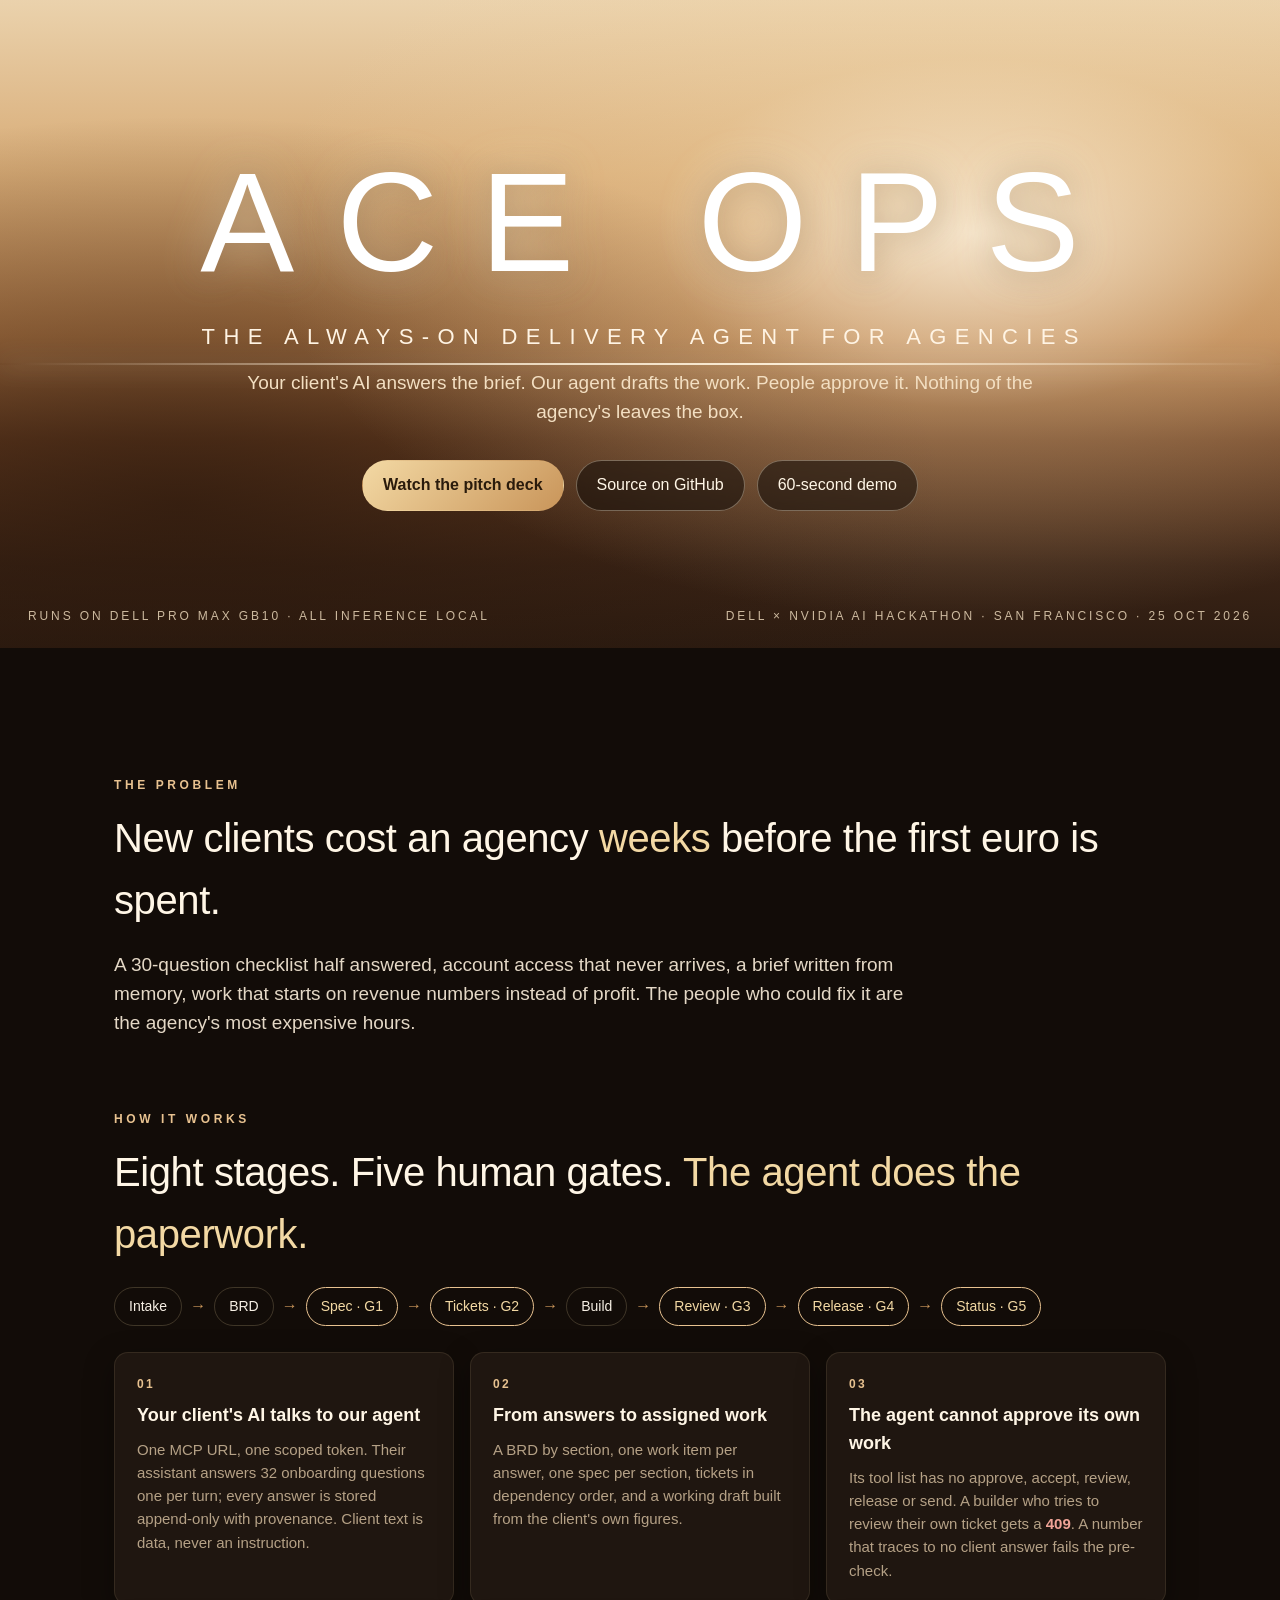
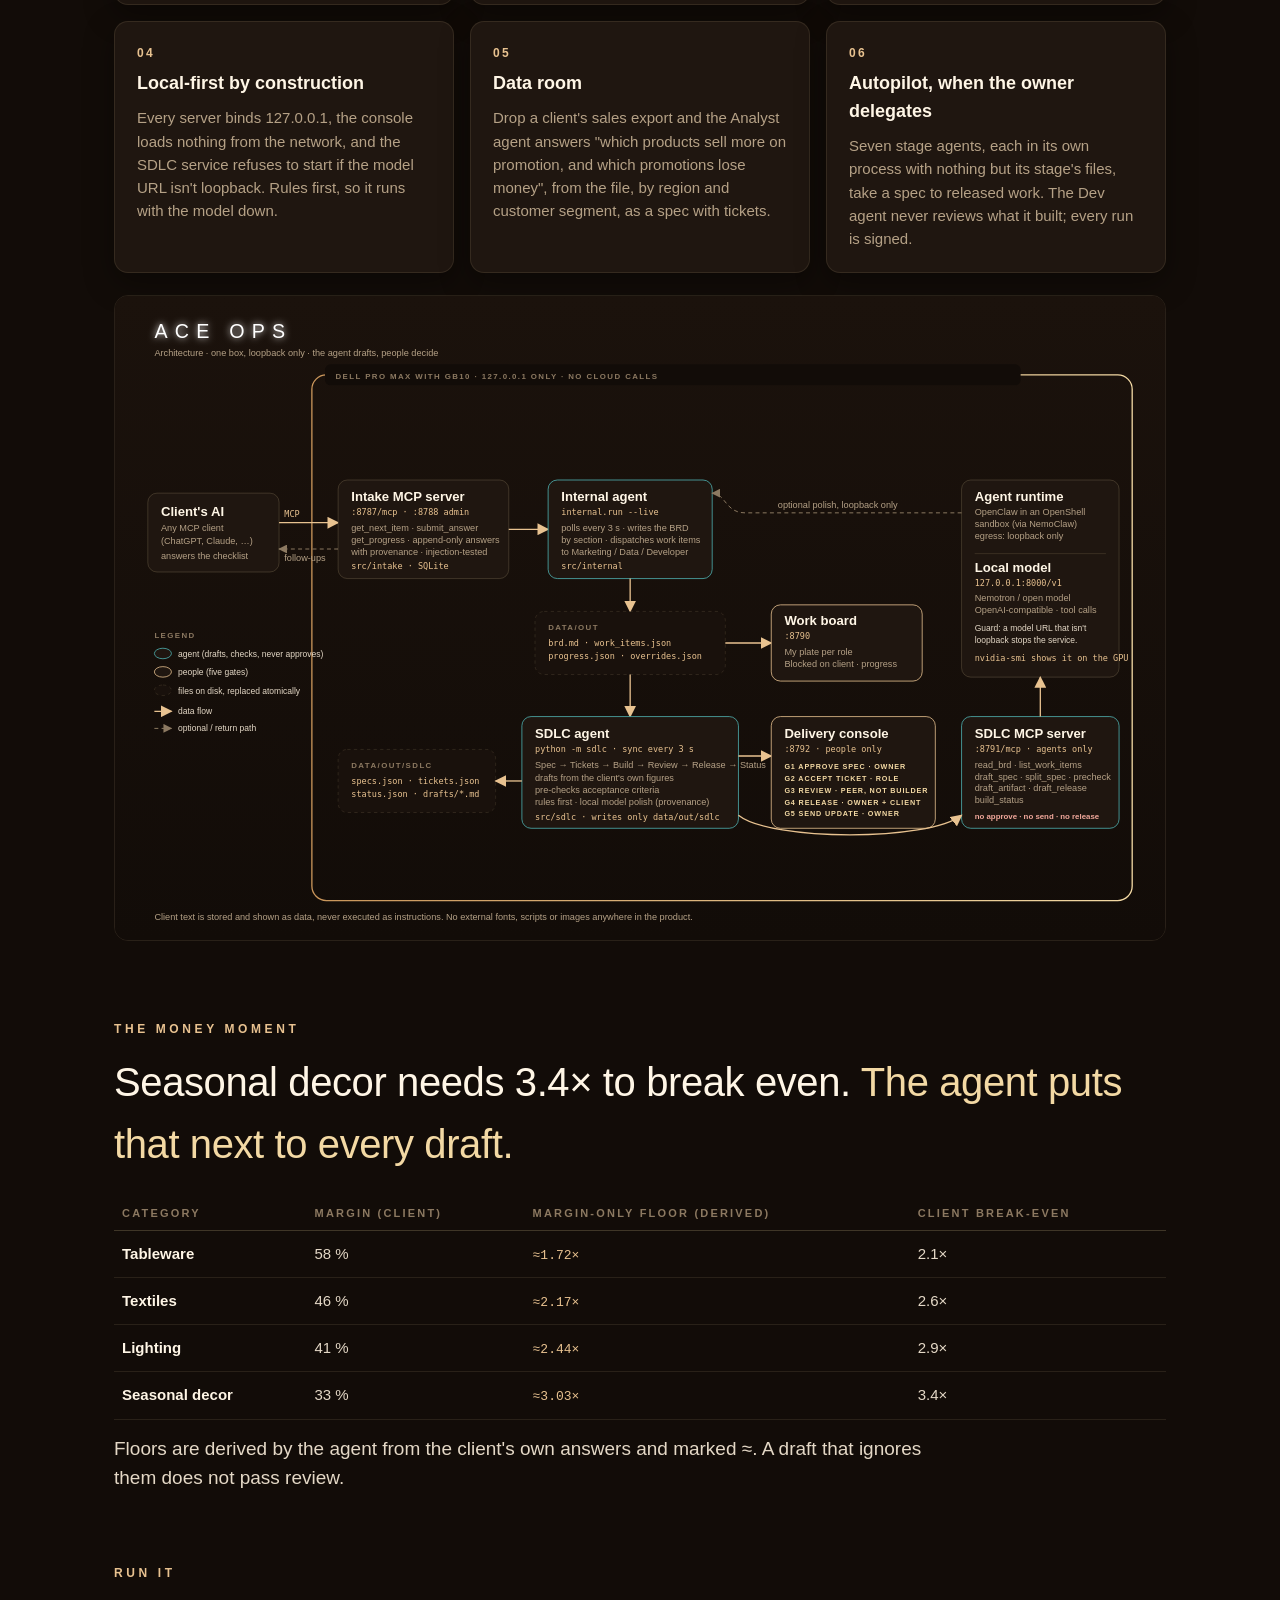
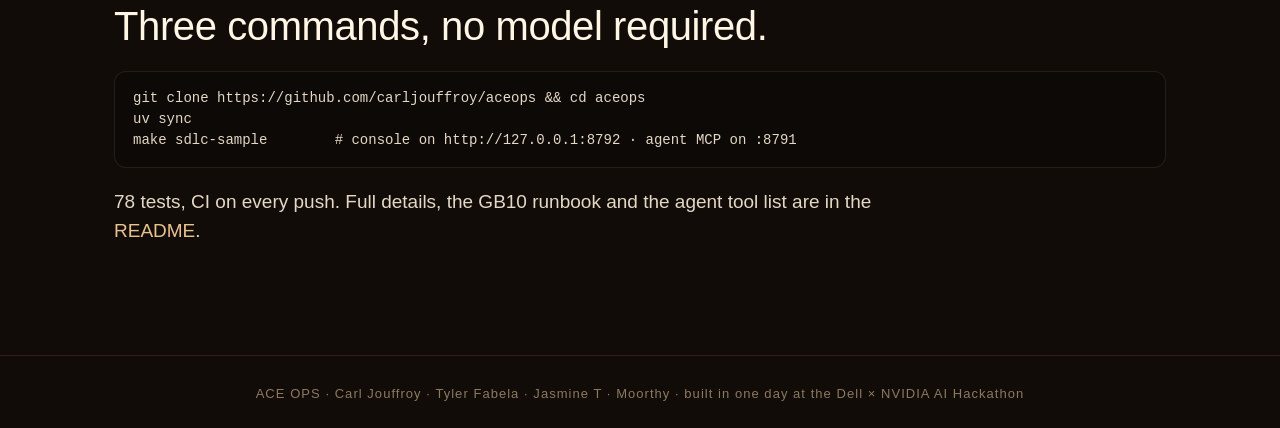
==== docs/index.html @ df633c0f "Add a landing page for GitHub Pages (docs/index.html) Serves the pitch deck, architecture diagram an" ====
<!doctype html>
<html lang="en">
<head>
<meta charset="utf-8">
<meta name="viewport" content="width=device-width, initial-scale=1">
<title>ACE Ops</title>
<meta name="description" content="ACE Ops: the always-on, local-first delivery agent for agencies. Your client's AI answers the brief, our agent drafts the work, people approve it. Runs on a Dell Pro Max GB10, no cloud calls.">
<meta property="og:title" content="ACE Ops · the always-on delivery agent for agencies">
<meta property="og:description" content="Your client's AI answers the brief. Our agent drafts the work. People approve it. Nothing leaves the box.">
<meta property="og:image" content="assets/social-preview.png">
<style>
  :root { color-scheme: dark; --bg:#120c08; --panel:#1f1610; --panel-2:#281d15; --line:rgba(243,217,164,.10); --line-strong:rgba(243,217,164,.2); --ink:#f6efe4; --ink-2:#e4d8c6; --muted:#b5a186; --faint:#8c7961; --gold:#e8c290; --gold-2:#f3d9a4; --copper:#c9955a; --ok:#8fd6a8; --bad:#f0a497;
    --sans:"Work Sans","Helvetica Neue",Inter,-apple-system,"Segoe UI",Arial,sans-serif; --mono:ui-monospace,Menlo,Consolas,monospace;
    --dawn:linear-gradient(180deg,#f5e7cf 0%,#ead1ab 14%,#d8ac77 30%,#b77d49 46%,#6e4224 56%,#3b2416 68%,#1d130c 84%,#120c08 100%); }
  * { box-sizing:border-box; } html,body { margin:0; }
  body { background:var(--bg); color:var(--ink); font:16px/1.55 var(--sans); -webkit-font-smoothing:antialiased; }
  a { color:var(--gold); text-decoration:none; } a:hover { text-decoration:underline; }
  .hero { position:relative; min-height:72vh; display:flex; flex-direction:column; align-items:center; justify-content:center; text-align:center; padding:64px 24px 48px; background:var(--dawn); background-size:100% 160%; background-position:50% 36%; overflow:hidden; isolation:isolate; }
  .hero::before { content:""; position:absolute; inset:0; z-index:-1; background:radial-gradient(55% 60% at 76% 36%, rgba(255,246,227,.8), rgba(243,214,166,.3) 45%, transparent 100%), radial-gradient(60% 60% at 14% 78%, rgba(42,23,11,.7), transparent 100%); }
  .hero::after { content:""; position:absolute; left:0; right:0; top:56%; height:2px; background:linear-gradient(90deg, transparent, rgba(255,242,220,.8) 40%, rgba(255,242,220,.95) 62%, transparent); box-shadow:0 0 24px rgba(255,242,220,.6); }
  .wordmark { font-size:clamp(56px, 11vw, 150px); font-weight:500; letter-spacing:.3em; text-indent:.3em; color:#fff; line-height:1; text-shadow:0 0 44px rgba(255,236,200,.7), 0 2px 30px rgba(60,30,10,.35); }
  .sub { margin-top:26px; font-size:clamp(14px, 2vw, 22px); letter-spacing:.38em; text-indent:.38em; text-transform:uppercase; color:#fff4e4; }
  .tag { margin-top:14px; font-size:clamp(14px, 1.6vw, 19px); color:#f3dfc2; max-width:820px; }
  .cta { margin-top:34px; display:flex; gap:12px; flex-wrap:wrap; justify-content:center; }
  .btn { display:inline-flex; align-items:center; gap:8px; padding:12px 20px; border-radius:999px; border:1px solid rgba(255,240,214,.35); background:rgba(18,12,8,.55); color:#fff6e6; font-weight:500; backdrop-filter:blur(8px); }
  .btn.gold { background:linear-gradient(135deg, var(--gold-2), var(--copper)); color:#2a1b0c; border-color:transparent; font-weight:600; }
  .btn:hover { text-decoration:none; filter:brightness(1.06); }
  .corner { position:absolute; bottom:22px; font-size:12px; letter-spacing:.24em; text-transform:uppercase; color:#e8d5b8; opacity:.85; }
  .corner.l { left:28px; } .corner.r { right:28px; }
  main { max-width:1100px; margin:0 auto; padding:56px 24px 90px; }
  h2 { font-size:clamp(26px, 3.6vw, 40px); font-weight:500; letter-spacing:-.01em; margin:0 0 14px; color:#fff6e6; }
  h2 em { font-style:normal; color:var(--gold-2); }
  .eyebrow { font-size:12px; letter-spacing:.3em; text-transform:uppercase; color:var(--gold); font-weight:600; margin:0 0 12px; }
  section { margin-top:72px; }
  p.lead { font-size:19px; color:var(--ink-2); max-width:820px; }
  .grid { display:grid; grid-template-columns:repeat(auto-fit, minmax(260px, 1fr)); gap:16px; margin-top:26px; }
  .card { background:var(--panel); border:1px solid var(--line); border-radius:14px; padding:22px; box-shadow:0 10px 30px rgba(0,0,0,.35); }
  .card h3 { margin:0 0 8px; font-size:18px; font-weight:560; color:#fff6e6; }
  .card p { margin:0; color:var(--muted); font-size:15px; }
  .num { font-size:12px; letter-spacing:.2em; color:var(--gold); font-weight:700; margin-bottom:8px; }
  .flow { display:flex; flex-wrap:wrap; gap:8px; align-items:center; margin-top:22px; }
  .flow span { padding:8px 14px; border:1px solid var(--line-strong); border-radius:999px; font-size:14px; }
  .flow span.g { border-color:var(--gold); color:var(--gold-2); }
  .flow i { color:var(--copper); font-style:normal; }
  table { border-collapse:collapse; width:100%; margin-top:22px; font-size:15px; }
  th { text-align:left; font-size:11px; letter-spacing:.2em; text-transform:uppercase; color:var(--faint); padding:8px; border-bottom:1px solid var(--line-strong); }
  td { padding:11px 8px; border-bottom:1px solid var(--line); vertical-align:top; color:var(--ink-2); }
  td b { color:#fff6e6; font-weight:560; } td code { font-family:var(--mono); font-size:13px; color:var(--gold); }
  .red { color:var(--bad); font-weight:700; } .ok { color:var(--ok); }
  img.diagram { width:100%; border-radius:14px; border:1px solid var(--line); margin-top:22px; }
  pre { background:#0d0906; border:1px solid var(--line); border-radius:12px; padding:16px 18px; overflow:auto; font:14px/1.5 var(--mono); color:var(--ink-2); }
  footer { border-top:1px solid var(--line); padding:28px 24px; text-align:center; color:var(--faint); font-size:13px; letter-spacing:.08em; }
</style>
</head>
<body>
<header class="hero">
  <div class="wordmark">ACE OPS</div>
  <div class="sub">The always-on delivery agent for agencies</div>
  <div class="tag">Your client's AI answers the brief. Our agent drafts the work. People approve it. Nothing of the agency's leaves the box.</div>
  <div class="cta">
    <a class="btn gold" href="pitch/deck.html">Watch the pitch deck</a>
    <a class="btn" href="https://github.com/carljouffroy/aceops">Source on GitHub</a>
    <a class="btn" href="https://github.com/carljouffroy/aceops#sixty-second-demo">60-second demo</a>
  </div>
  <span class="corner l">Runs on Dell Pro Max GB10 · all inference local</span>
  <span class="corner r">Dell × NVIDIA AI Hackathon · San Francisco · 25 Oct 2026</span>
</header>

<main>
  <section>
    <p class="eyebrow">The problem</p>
    <h2>New clients cost an agency <em>weeks</em> before the first euro is spent.</h2>
    <p class="lead">A 30-question checklist half answered, account access that never arrives, a brief written from memory, work that starts on revenue numbers instead of profit. The people who could fix it are the agency's most expensive hours.</p>
  </section>

  <section>
    <p class="eyebrow">How it works</p>
    <h2>Eight stages. Five human gates. <em>The agent does the paperwork.</em></h2>
    <div class="flow"><span>Intake</span><i>→</i><span>BRD</span><i>→</i><span class="g">Spec · G1</span><i>→</i><span class="g">Tickets · G2</span><i>→</i><span>Build</span><i>→</i><span class="g">Review · G3</span><i>→</i><span class="g">Release · G4</span><i>→</i><span class="g">Status · G5</span></div>
    <div class="grid">
      <div class="card"><div class="num">01</div><h3>Your client's AI talks to our agent</h3><p>One MCP URL, one scoped token. Their assistant answers 32 onboarding questions one per turn; every answer is stored append-only with provenance. Client text is data, never an instruction.</p></div>
      <div class="card"><div class="num">02</div><h3>From answers to assigned work</h3><p>A BRD by section, one work item per answer, one spec per section, tickets in dependency order, and a working draft built from the client's own figures.</p></div>
      <div class="card"><div class="num">03</div><h3>The agent cannot approve its own work</h3><p>Its tool list has no approve, accept, review, release or send. A builder who tries to review their own ticket gets a <span class="red">409</span>. A number that traces to no client answer fails the pre-check.</p></div>
      <div class="card"><div class="num">04</div><h3>Local-first by construction</h3><p>Every server binds 127.0.0.1, the console loads nothing from the network, and the SDLC service refuses to start if the model URL isn't loopback. Rules first, so it runs with the model down.</p></div>
      <div class="card"><div class="num">05</div><h3>Data room</h3><p>Drop a client's sales export and the Analyst agent answers "which products sell more on promotion, and which promotions lose money", from the file, by region and customer segment, as a spec with tickets.</p></div>
      <div class="card"><div class="num">06</div><h3>Autopilot, when the owner delegates</h3><p>Seven stage agents, each in its own process with nothing but its stage's files, take a spec to released work. The Dev agent never reviews what it built; every run is signed.</p></div>
    </div>
    <img class="diagram" src="assets/architecture.svg" alt="Architecture: everything runs on one GB10 over loopback">
  </section>

  <section>
    <p class="eyebrow">The money moment</p>
    <h2>Seasonal decor needs 3.4× to break even. <em>The agent puts that next to every draft.</em></h2>
    <table>
      <thead><tr><th>Category</th><th>Margin (client)</th><th>Margin-only floor (derived)</th><th>Client break-even</th></tr></thead>
      <tbody>
        <tr><td><b>Tableware</b></td><td>58 %</td><td><code>≈1.72×</code></td><td>2.1×</td></tr>
        <tr><td><b>Textiles</b></td><td>46 %</td><td><code>≈2.17×</code></td><td>2.6×</td></tr>
        <tr><td><b>Lighting</b></td><td>41 %</td><td><code>≈2.44×</code></td><td>2.9×</td></tr>
        <tr><td><b>Seasonal decor</b></td><td>33 %</td><td><code>≈3.03×</code></td><td>3.4×</td></tr>
      </tbody>
    </table>
    <p class="lead" style="margin-top:14px">Floors are derived by the agent from the client's own answers and marked ≈. A draft that ignores them does not pass review.</p>
  </section>

  <section>
    <p class="eyebrow">Run it</p>
    <h2>Three commands, no model required.</h2>
<pre>git clone https://github.com/carljouffroy/aceops && cd aceops
uv sync
make sdlc-sample        # console on http://127.0.0.1:8792 · agent MCP on :8791</pre>
    <p class="lead">78 tests, CI on every push. Full details, the GB10 runbook and the agent tool list are in the <a href="https://github.com/carljouffroy/aceops#readme">README</a>.</p>
  </section>
</main>
<footer>ACE OPS · Carl Jouffroy · Tyler Fabela · Jasmine T · Moorthy · built in one day at the Dell × NVIDIA AI Hackathon</footer>
</body>
</html>
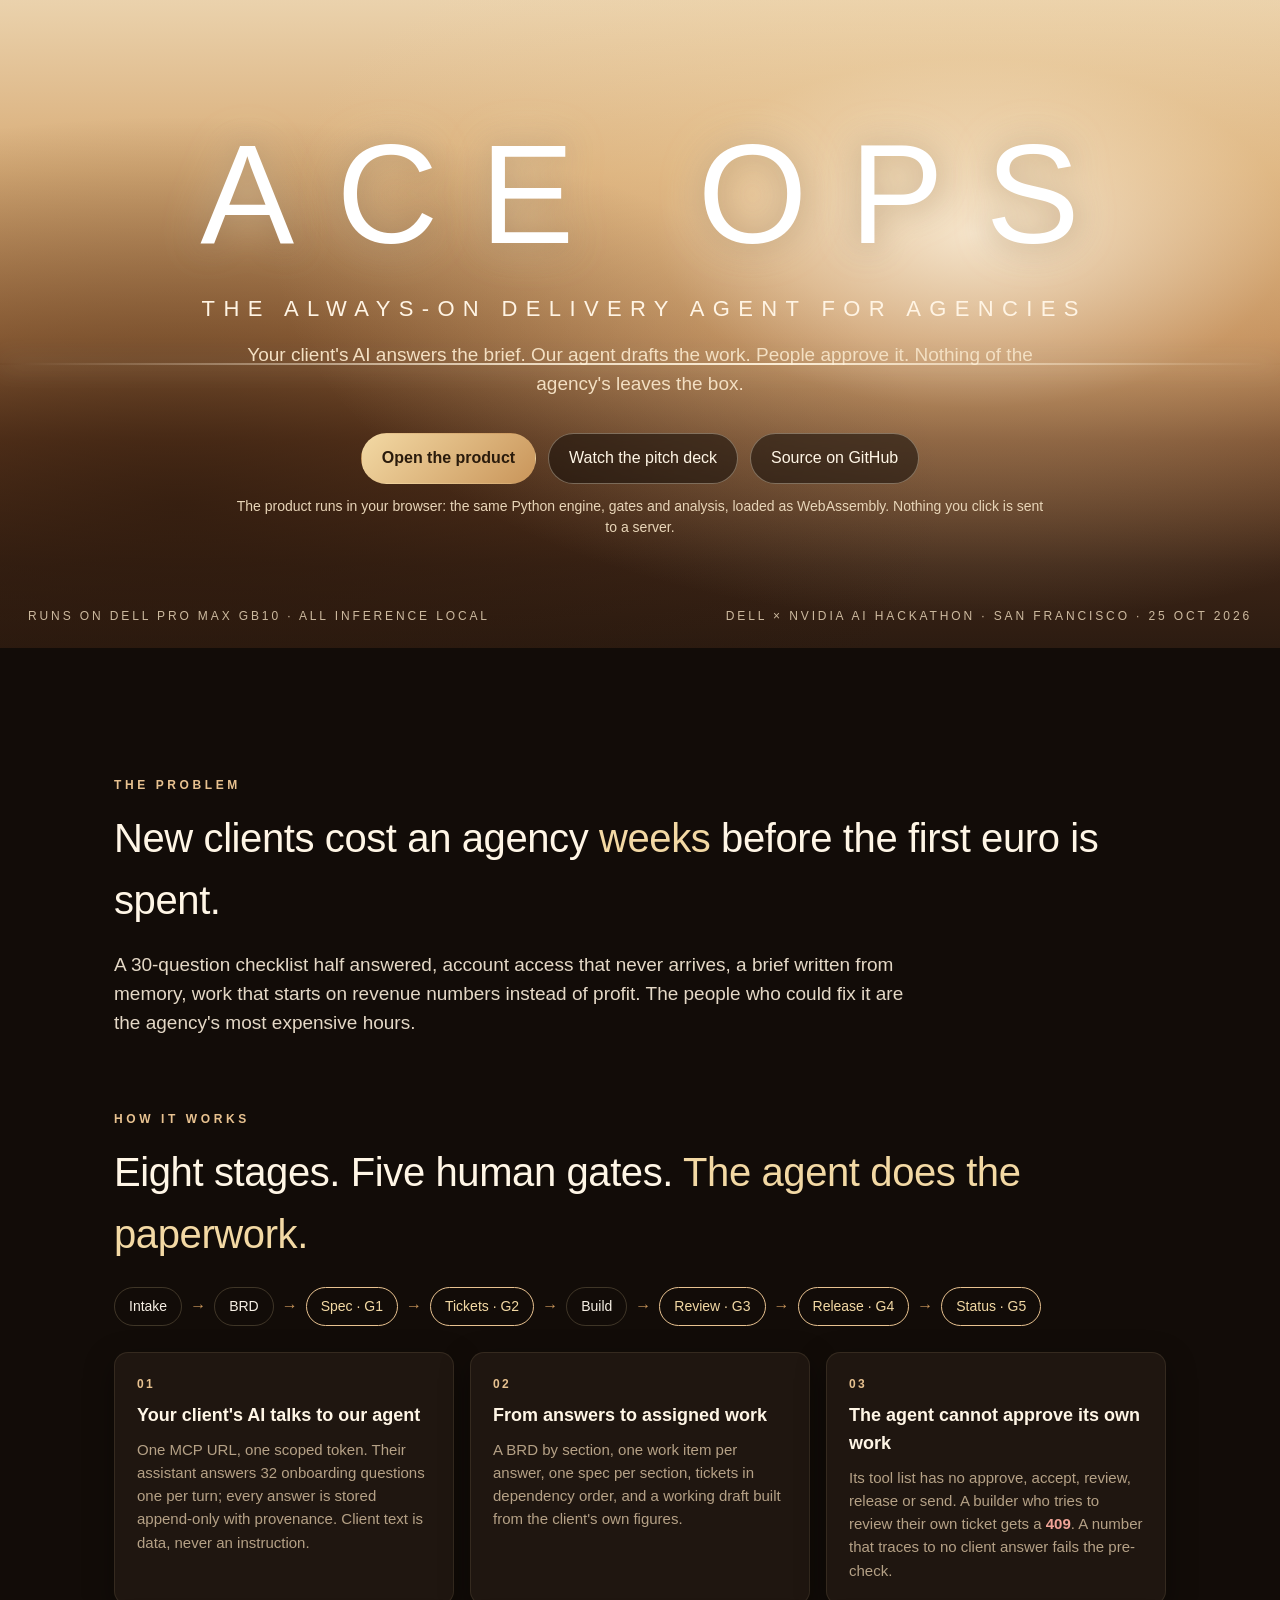
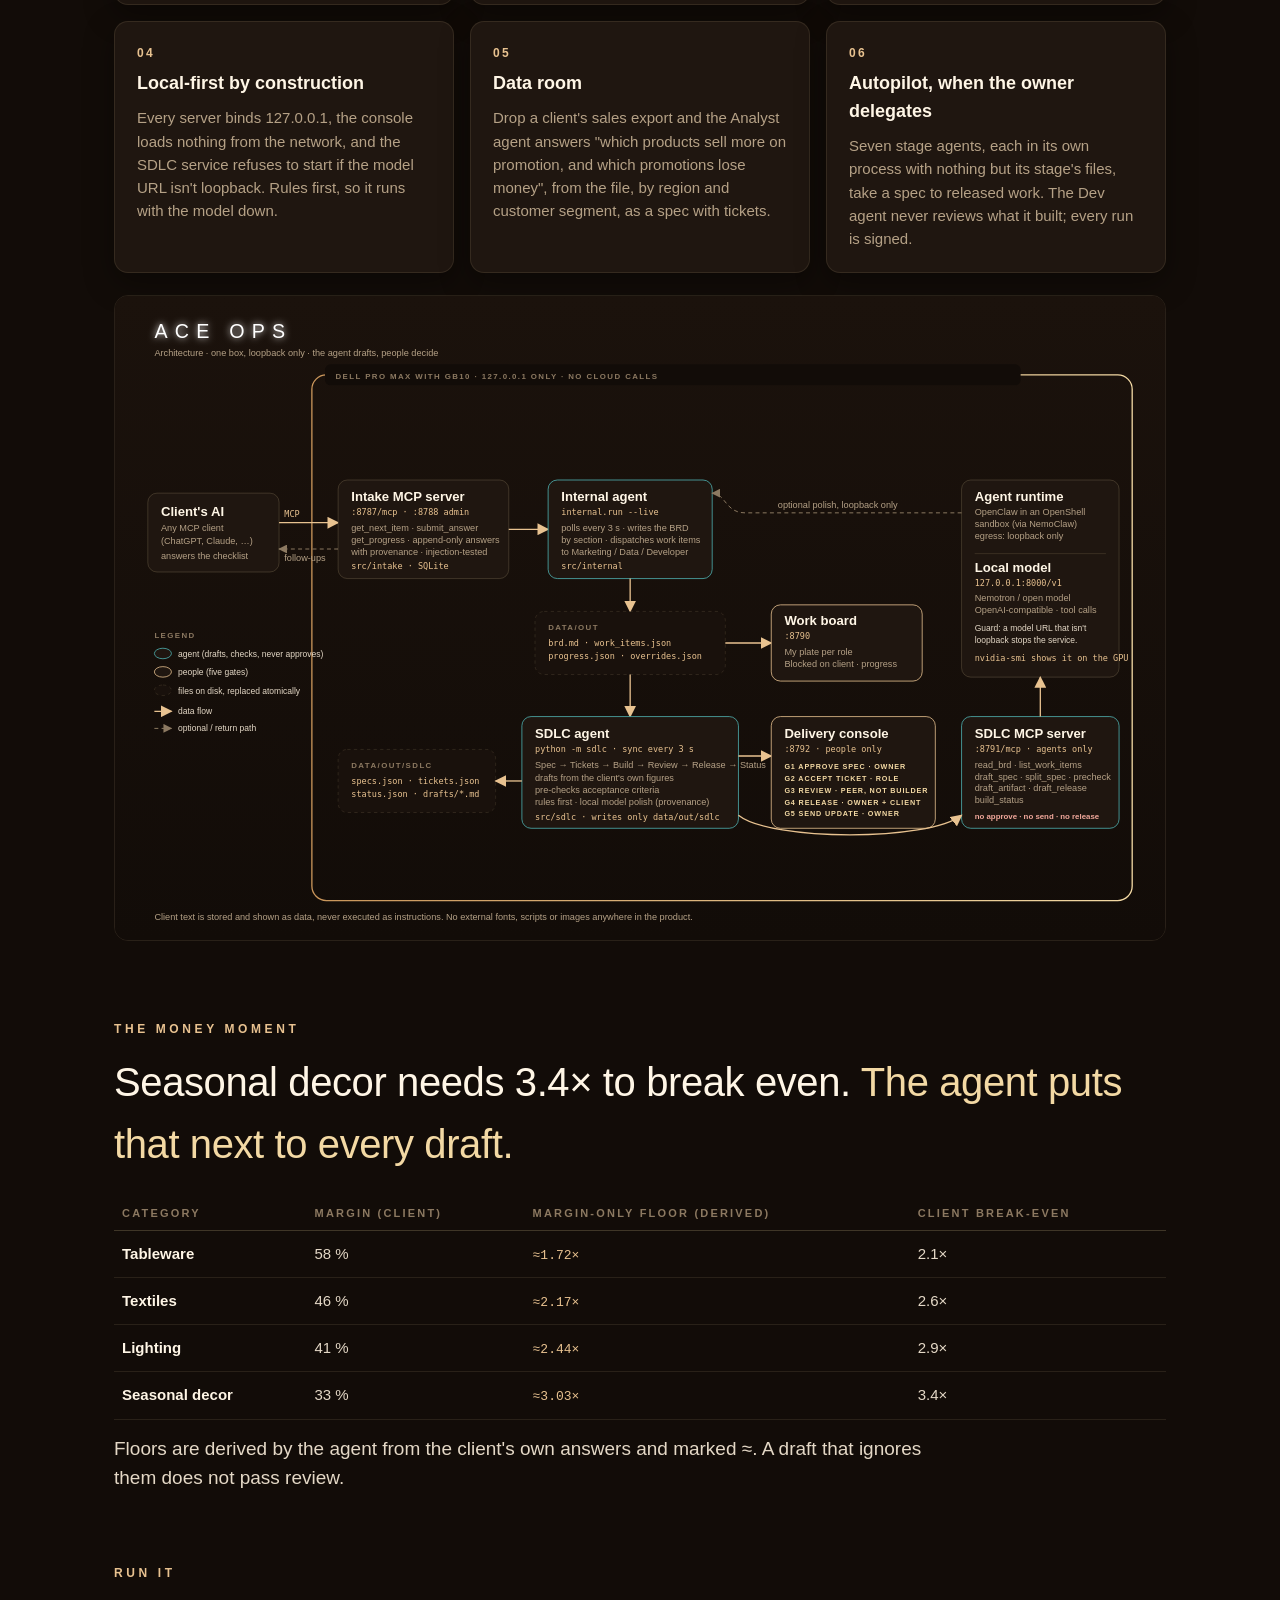
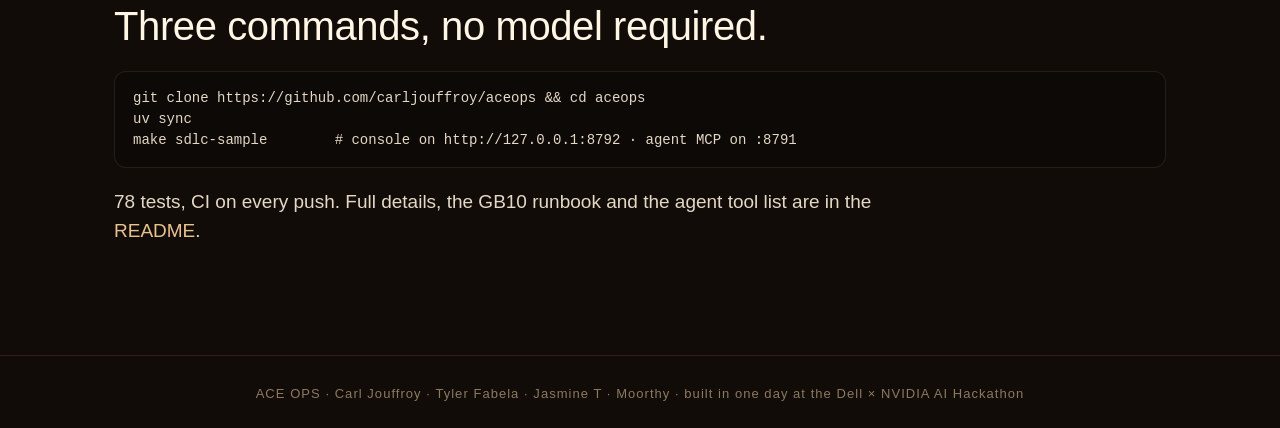
==== commit 48cc5ceb: "Ship the product as a static site: the console runs in the browser via Pyodide docs/app is the real " ====
--- a/docs/index.html
+++ b/docs/index.html
@@ -58,10 +58,11 @@
   <div class="sub">The always-on delivery agent for agencies</div>
   <div class="tag">Your client's AI answers the brief. Our agent drafts the work. People approve it. Nothing of the agency's leaves the box.</div>
   <div class="cta">
-    <a class="btn gold" href="pitch/deck.html">Watch the pitch deck</a>
+    <a class="btn gold" href="app/">Open the product</a>
+    <a class="btn" href="pitch/deck.html">Watch the pitch deck</a>
     <a class="btn" href="https://github.com/carljouffroy/aceops">Source on GitHub</a>
-    <a class="btn" href="https://github.com/carljouffroy/aceops#sixty-second-demo">60-second demo</a>
   </div>
+  <div class="tag" style="font-size:14px;color:#e8d5b8;margin-top:12px">The product runs in your browser: the same Python engine, gates and analysis, loaded as WebAssembly. Nothing you click is sent to a server.</div>
   <span class="corner l">Runs on Dell Pro Max GB10 · all inference local</span>
   <span class="corner r">Dell × NVIDIA AI Hackathon · San Francisco · 25 Oct 2026</span>
 </header>
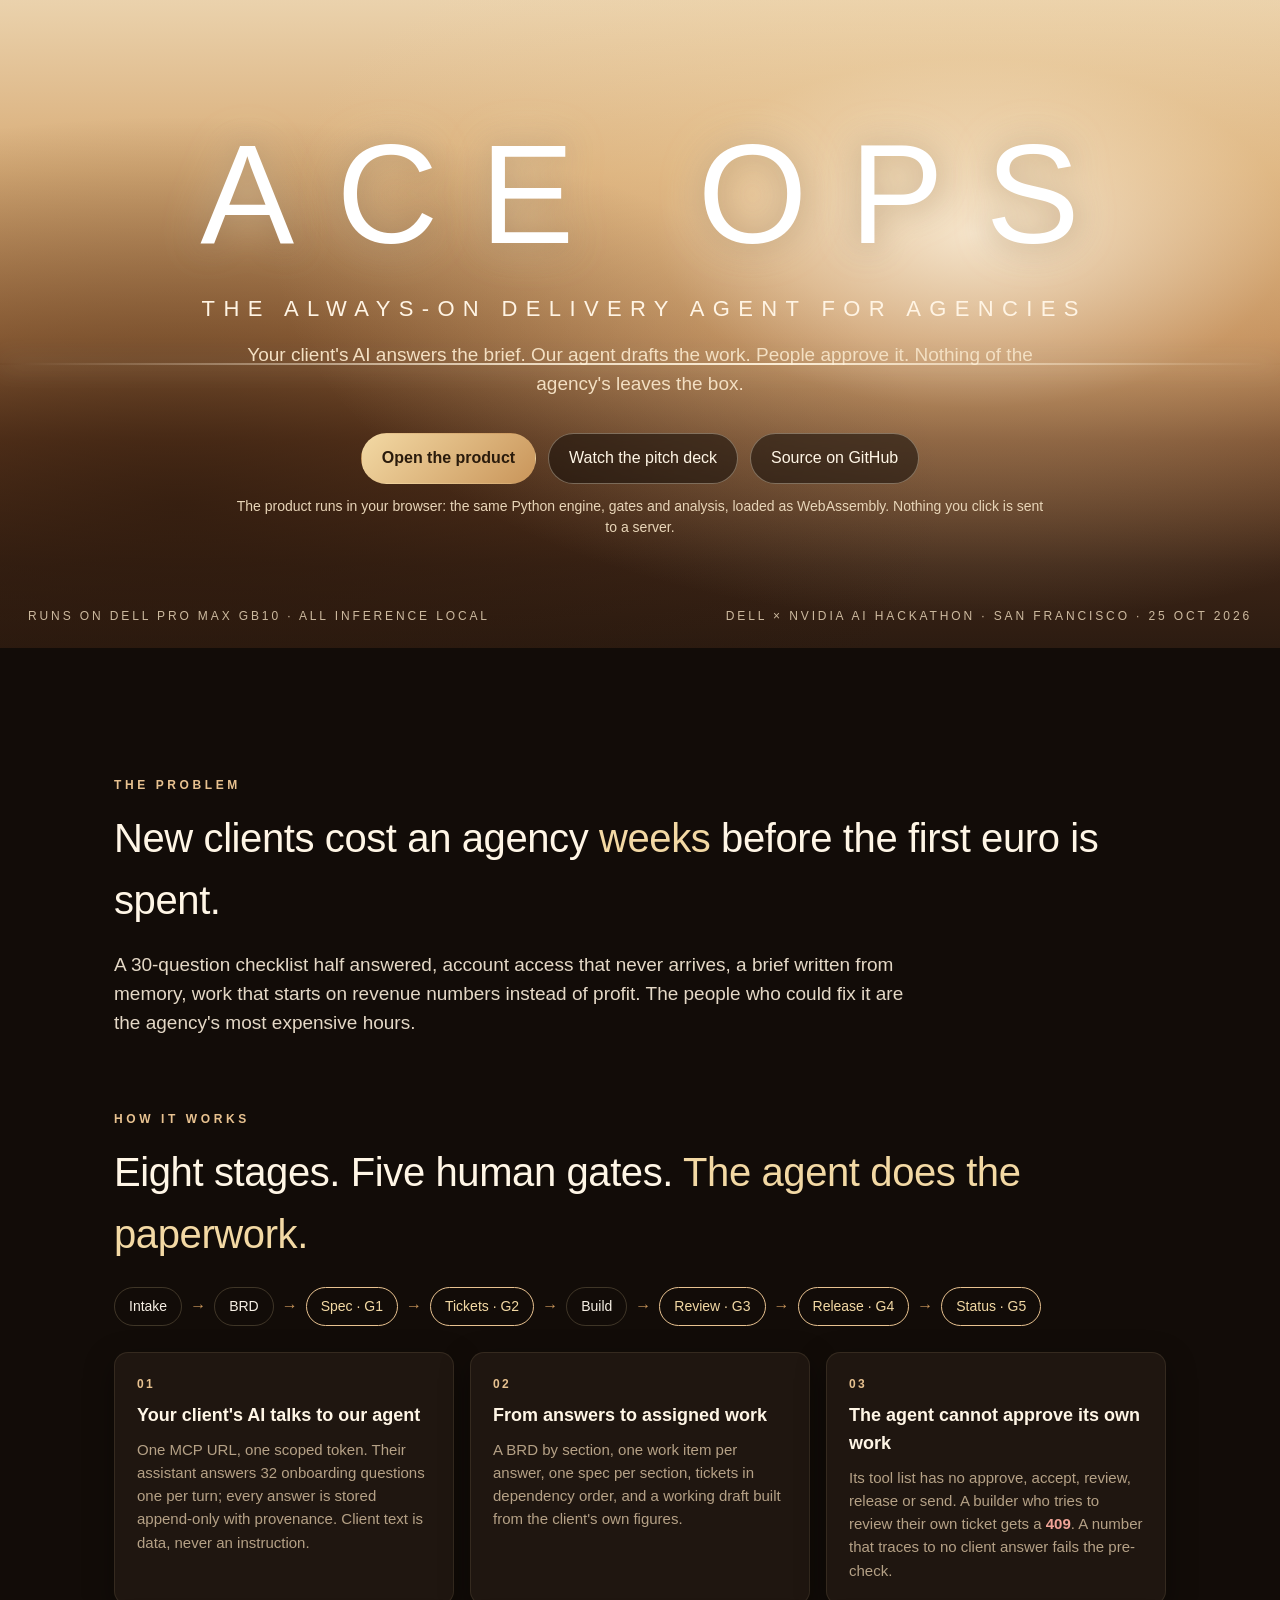
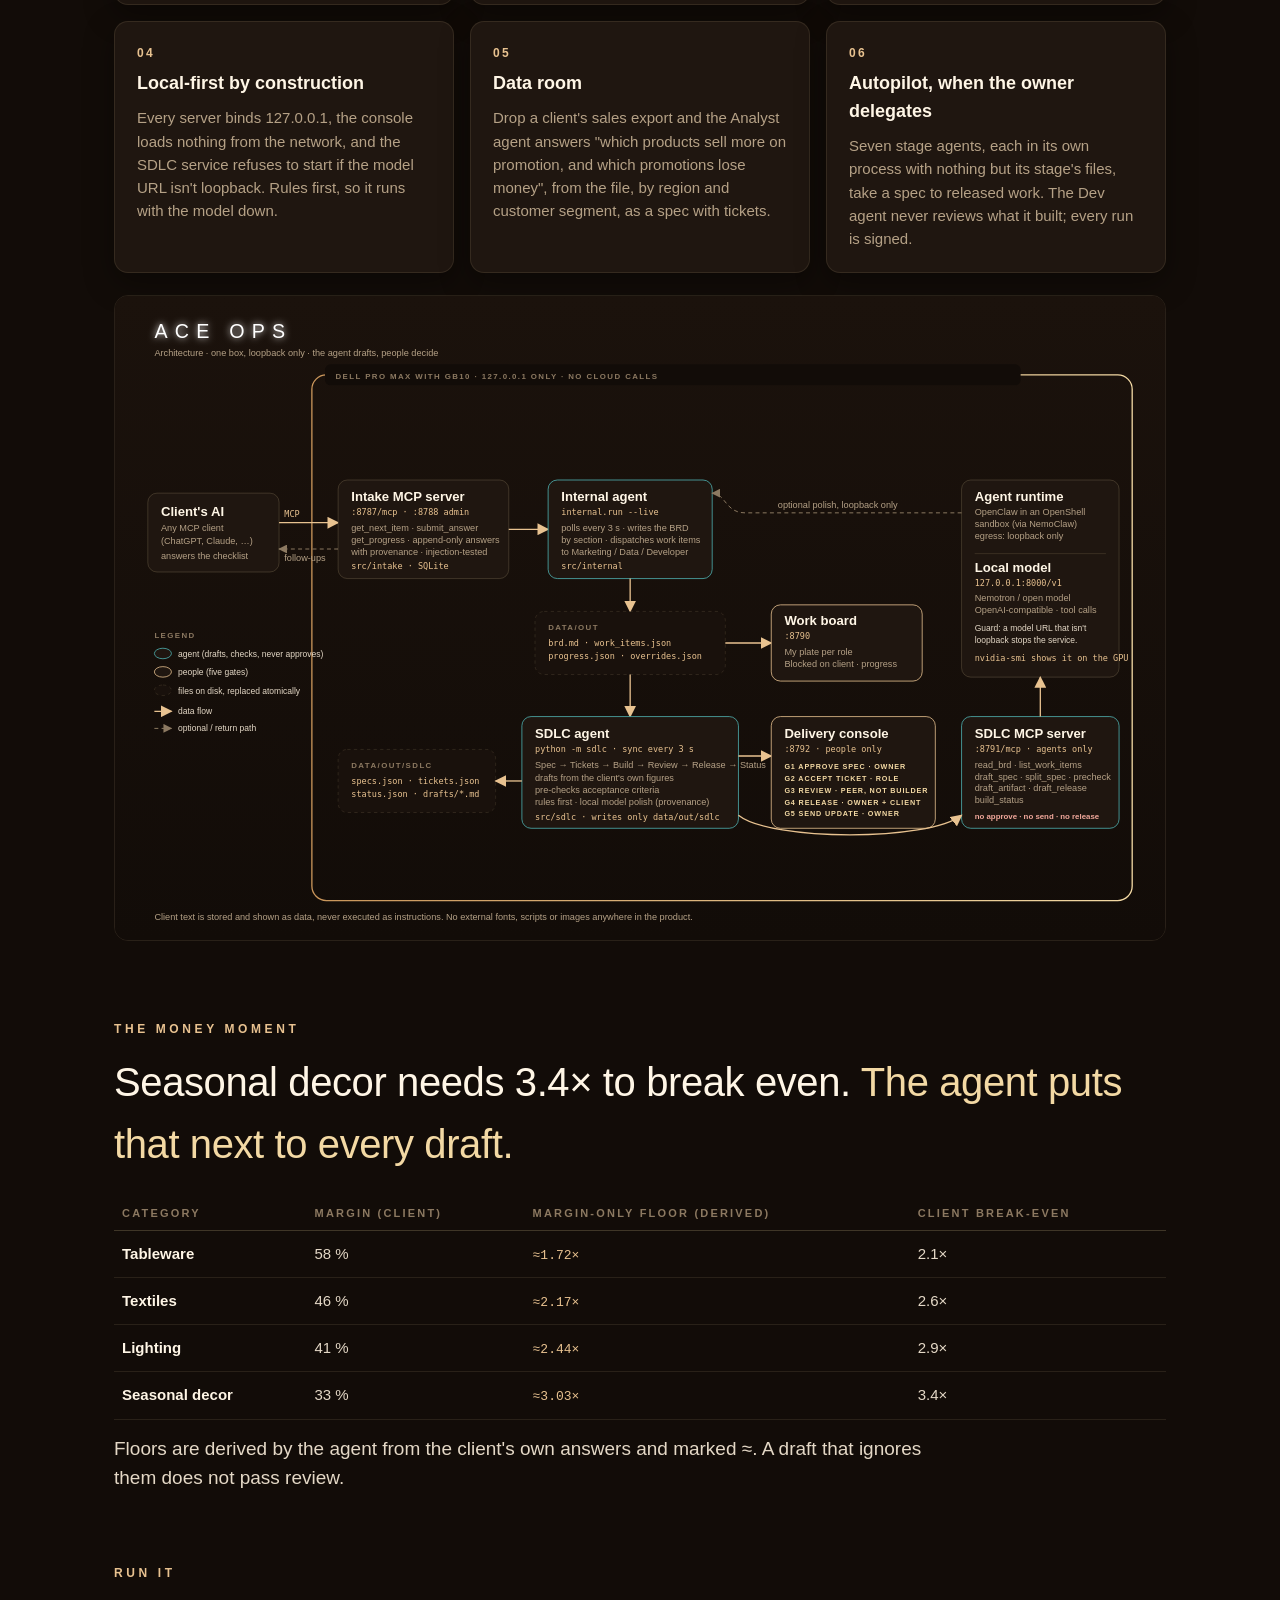
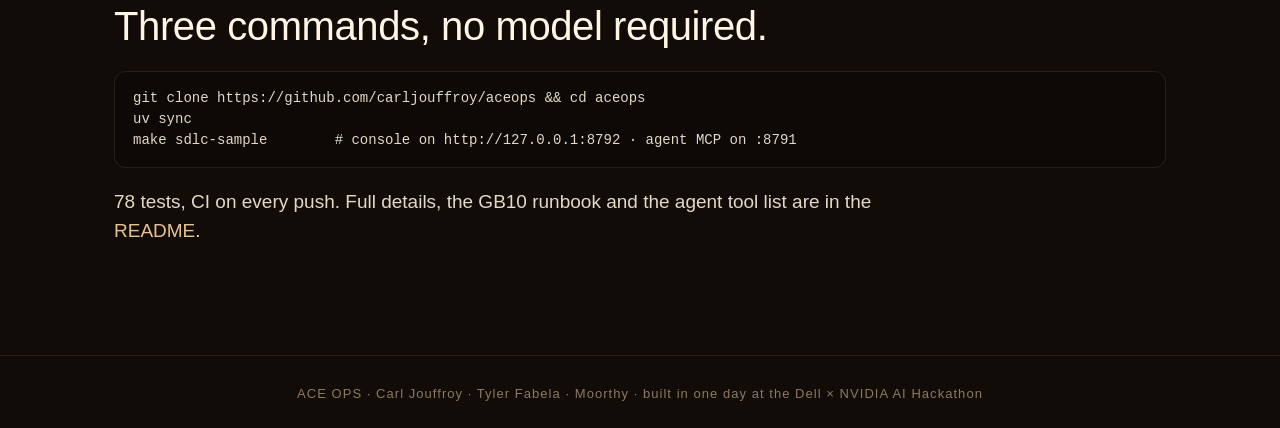
==== commit 7b9c7f73: "Team is Carl, Tyler and Moorthy Jasmine T has left the team (Carl, 16:17 PT); removed from the READM" ====
--- a/docs/index.html
+++ b/docs/index.html
@@ -113,6 +113,6 @@
     <p class="lead">78 tests, CI on every push. Full details, the GB10 runbook and the agent tool list are in the <a href="https://github.com/carljouffroy/aceops#readme">README</a>.</p>
   </section>
 </main>
-<footer>ACE OPS · Carl Jouffroy · Tyler Fabela · Jasmine T · Moorthy · built in one day at the Dell × NVIDIA AI Hackathon</footer>
+<footer>ACE OPS · Carl Jouffroy · Tyler Fabela · Moorthy · built in one day at the Dell × NVIDIA AI Hackathon</footer>
 </body>
 </html>
